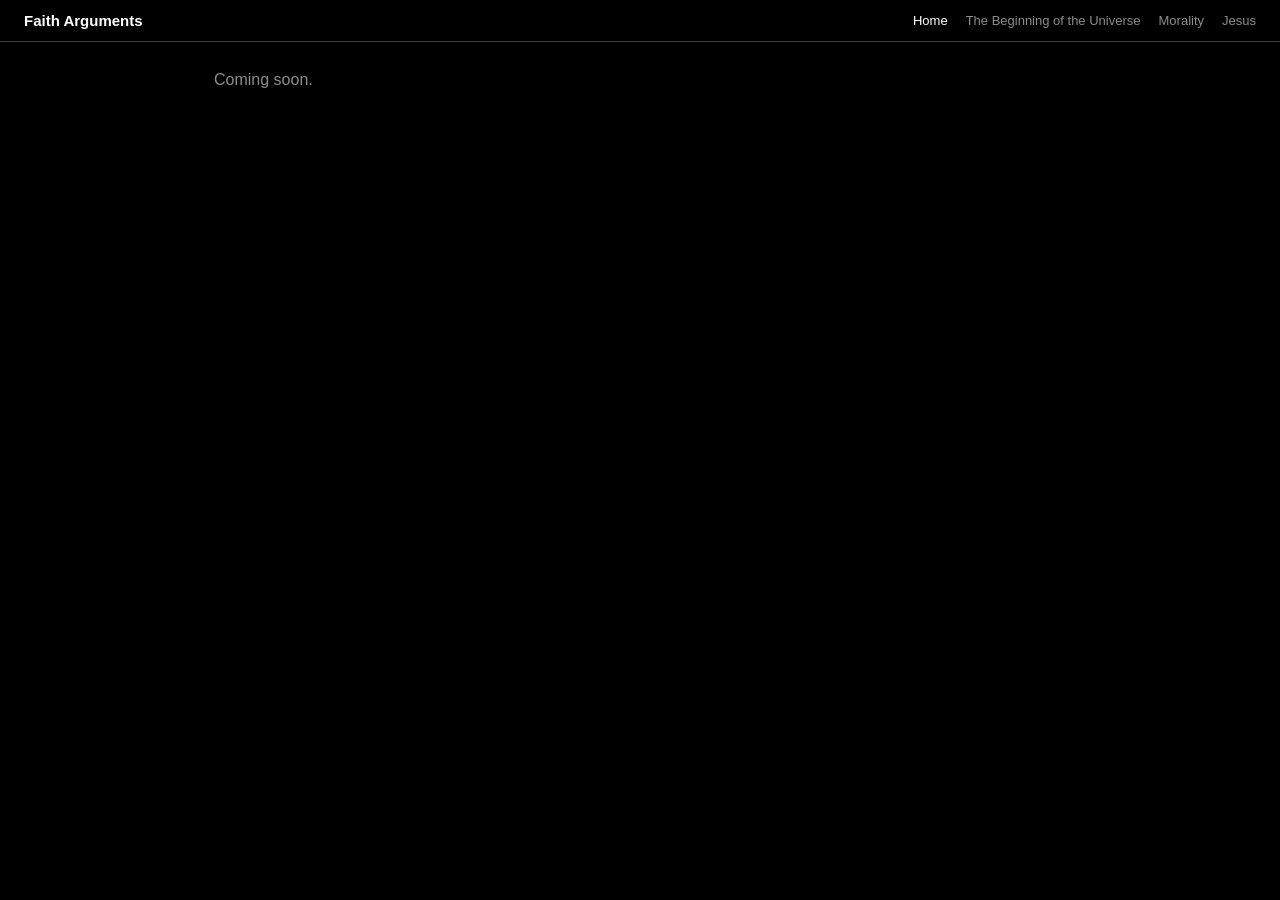
==== index.html @ 921855e1 "Add shared topics/localStorage logic and render the nav bar Co-Authored-By: Claude Haiku 4.5 <norepl" ====
<!DOCTYPE html>
<html lang="en">
<head>
  <meta charset="UTF-8" />
  <meta name="viewport" content="width=device-width, initial-scale=1" />
  <title>Faith Arguments</title>
  <link rel="stylesheet" href="css/style.css" />
</head>
<body>
  <header class="site-header">
    <span class="site-title">Faith Arguments</span>
    <nav id="site-nav" class="site-nav"></nav>
  </header>
  <main>
    <p class="summary">Coming soon.</p>
  </main>
  <script src="js/main.js"></script>
  <script>
    (async function () {
      const topics = await FaithApp.loadTopics();
      FaithApp.renderNav(topics, null, document.getElementById('site-nav'));
    })();
  </script>
</body>
</html>
---- css/style.css ----
:root {
  --bg-page: #000000;
  --text-primary: #ffffff;
  --text-secondary: rgba(255, 255, 255, 0.55);
  --text-muted: rgba(255, 255, 255, 0.35);
  --border: rgba(255, 255, 255, 0.25);
  --border-strong: #ffffff;
  --surface-1: rgba(255, 255, 255, 0.04);
  --surface-1-hover: rgba(255, 255, 255, 0.1);
  --surface-2: #111111;
  --radius: 8px;
}

* { box-sizing: border-box; }

html, body {
  margin: 0;
  padding: 0;
  background: var(--bg-page);
  color: var(--text-primary);
  font-family: -apple-system, BlinkMacSystemFont, "Segoe UI", Roboto, sans-serif;
}

a { color: inherit; text-decoration: none; }

.site-header {
  display: flex;
  align-items: center;
  justify-content: space-between;
  padding: 12px 24px;
  border-bottom: 0.5px solid var(--border);
  position: relative;
  flex-wrap: wrap;
  gap: 12px;
}

.site-title {
  font-size: 15px;
  font-weight: 600;
}

.site-nav {
  display: flex;
  align-items: center;
  gap: 18px;
  font-size: 13px;
  color: var(--text-secondary);
  flex-wrap: wrap;
}

.site-nav .nav-link { display: flex; align-items: center; gap: 4px; }
.site-nav .nav-link.active { color: var(--text-primary); }
.nav-check { color: var(--text-secondary); font-size: 11px; }

main { max-width: 900px; margin: 0 auto; padding: 24px; }

h1 { margin: 0 0 8px; font-size: 22px; font-weight: 600; }
.eyebrow { font-size: 12px; color: var(--text-muted); margin: 0 0 4px; }
.summary { color: var(--text-secondary); line-height: 1.7; margin: 0 0 24px; }
.section-label { font-weight: 500; font-size: 15px; margin: 24px 0 8px; }

.kebab-btn {
  background: transparent;
  border: none;
  cursor: pointer;
  padding: 6px;
  display: flex;
  flex-direction: column;
  align-items: center;
  gap: 3px;
}
.kebab-dot { width: 3px; height: 3px; border-radius: 50%; background: var(--text-primary); display: block; }

.kebab-menu {
  position: absolute;
  top: 46px;
  right: 24px;
  background: var(--surface-2);
  border: 0.5px solid var(--border);
  border-radius: var(--radius);
  padding: 4px;
  min-width: 140px;
  z-index: 5;
  display: none;
}
.kebab-menu.open { display: block; }
.kebab-menu button {
  width: 100%;
  display: flex;
  align-items: center;
  justify-content: space-between;
  background: transparent;
  border: none;
  color: var(--text-primary);
  font-size: 13px;
  padding: 8px 10px;
  text-align: left;
  border-radius: 6px;
  cursor: pointer;
}
.kebab-menu button:hover { background: var(--surface-1-hover); }
.kebab-menu .check { visibility: hidden; }
.kebab-menu .check.visible { visibility: visible; }

.topic-web { position: relative; height: 380px; }
.topic-web svg { position: absolute; inset: 0; width: 100%; height: 100%; }
.web-line { stroke: var(--border); stroke-width: 1; transition: stroke 0.15s ease, stroke-width 0.15s ease; }
.web-line.hovered { stroke: var(--border-strong); stroke-width: 1.5; }

.web-hub {
  position: absolute;
  left: 50%;
  top: 52%;
  transform: translate(-50%, -50%);
  width: 76px;
  height: 76px;
  border-radius: 50%;
  border: 1px solid var(--border);
  background: var(--surface-1);
  display: flex;
  align-items: center;
  justify-content: center;
  text-align: center;
}
.web-hub span { font-size: 11px; color: var(--text-secondary); padding: 0 6px; }

.topic-node { position: absolute; transform: translate(-50%, -50%); text-align: center; cursor: pointer; display: block; }
.node-circle {
  position: relative;
  overflow: hidden;
  width: 92px;
  height: 92px;
  border-radius: 50%;
  border: 1px solid var(--border);
  background: var(--surface-1);
  display: flex;
  align-items: center;
  justify-content: center;
  transition: transform 0.18s ease, border-color 0.18s ease, background 0.18s ease;
}
.topic-node:hover .node-circle {
  transform: scale(1.15);
  border-color: var(--border-strong);
  background: var(--surface-1-hover);
}
.node-label { position: relative; z-index: 1; font-size: 13px; font-weight: 500; padding: 0 8px; }

.star-dot { position: absolute; border-radius: 50%; background: #ffffff; }
.star-sparkle {
  position: absolute;
  background: #ffffff;
  clip-path: polygon(50% 0%, 61% 35%, 100% 50%, 61% 65%, 50% 100%, 39% 65%, 0% 50%, 39% 35%);
}

.web-ghost {
  position: absolute;
  transform: translate(-50%, -50%);
  width: 48px;
  height: 48px;
  border-radius: 50%;
  border: 1px dashed var(--border);
  display: flex;
  align-items: center;
  justify-content: center;
  color: var(--text-muted);
  font-size: 16px;
}

.topic-grid {
  display: grid;
  grid-template-columns: repeat(auto-fit, minmax(110px, 1fr));
  gap: 24px;
  padding: 24px 0;
  justify-items: center;
}

.argument-conclusion { background: var(--surface-1); border-radius: var(--radius); padding: 12px 16px; margin-bottom: 16px; }
.argument-conclusion .label { font-size: 12px; color: var(--text-secondary); margin: 0 0 2px; }
.argument-conclusion .value { font-weight: 500; font-size: 15px; margin: 0; }

.premise, .objection { border: 0.5px solid var(--border); border-radius: var(--radius); margin-bottom: 8px; overflow: hidden; }
.premise-head, .objection-head {
  width: 100%;
  display: flex;
  align-items: center;
  justify-content: space-between;
  padding: 12px 16px;
  background: transparent;
  border: none;
  color: var(--text-primary);
  text-align: left;
  font-size: 14px;
  cursor: pointer;
}
.premise-head { font-weight: 500; }
.chevron { flex-shrink: 0; transition: transform 0.15s ease; font-size: 12px; color: var(--text-secondary); }
.premise[data-open="true"] .chevron, .objection[data-open="true"] .chevron { transform: rotate(180deg); }
.premise-body, .objection-body { display: none; padding: 0 16px 14px; font-size: 14px; color: var(--text-secondary); line-height: 1.7; }
.premise[data-open="true"] .premise-body, .objection[data-open="true"] .objection-body { display: block; }
.premise-children { margin-top: 10px; padding-left: 16px; border-left: 0.5px solid var(--border); }

.not-found { text-align: center; padding: 60px 0; color: var(--text-secondary); }
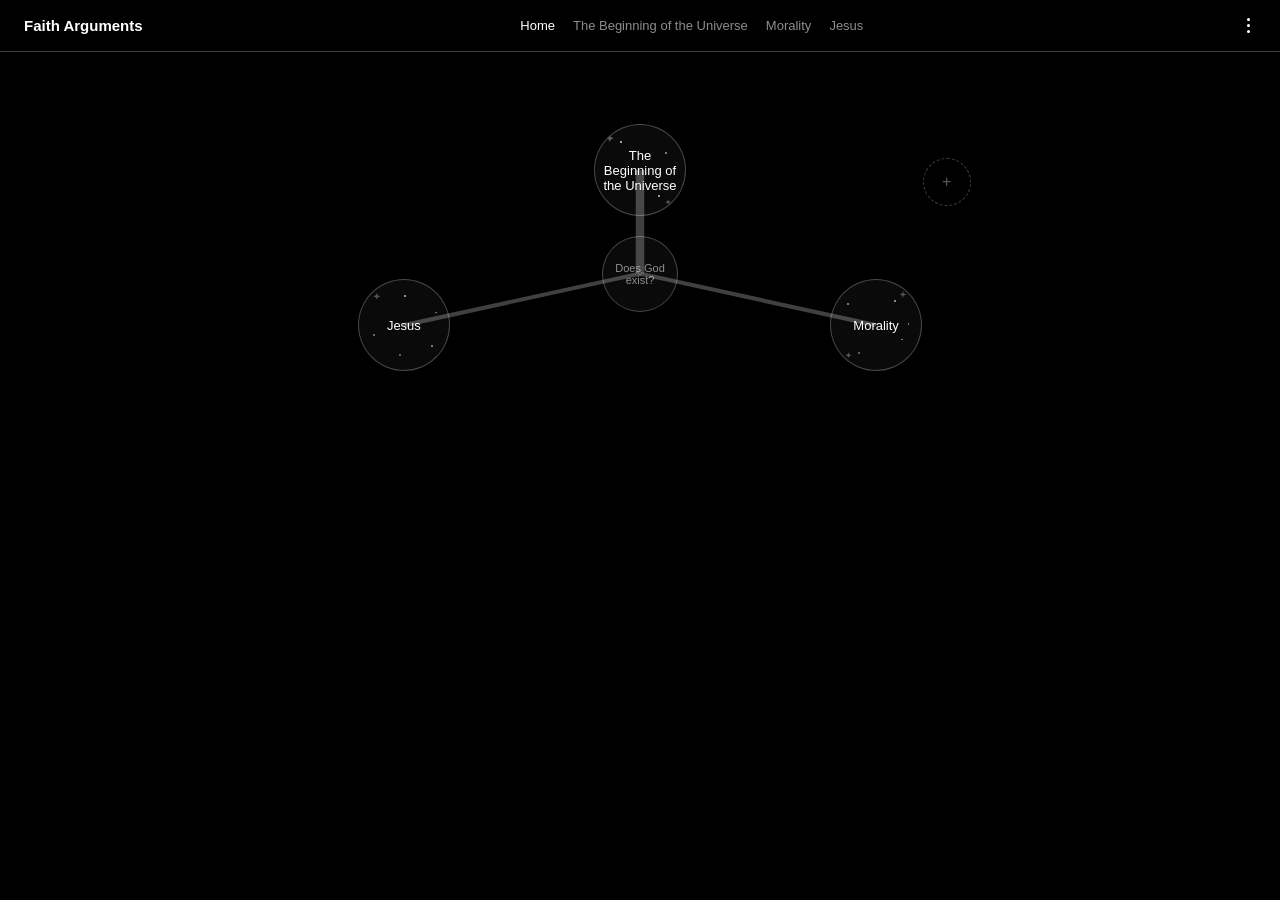
==== commit d043b335: "Add home page topic web, grid layout toggle, and layout persistence Fix two pre-existing CSS gaps di" ====
--- a/index.html
+++ b/index.html
@@ -10,15 +10,30 @@
   <header class="site-header">
     <span class="site-title">Faith Arguments</span>
     <nav id="site-nav" class="site-nav"></nav>
+    <button id="kebab-btn" class="kebab-btn" aria-label="Layout options" type="button">
+      <span class="kebab-dot"></span>
+      <span class="kebab-dot"></span>
+      <span class="kebab-dot"></span>
+    </button>
+    <div id="kebab-menu" class="kebab-menu">
+      <button data-mode="web" type="button">
+        <span>Web view</span><span class="check">&#10003;</span>
+      </button>
+      <button data-mode="grid" type="button">
+        <span>Grid view</span><span class="check">&#10003;</span>
+      </button>
+    </div>
   </header>
   <main>
-    <p class="summary">Coming soon.</p>
+    <div id="topic-web-root"></div>
   </main>
   <script src="js/main.js"></script>
+  <script src="js/components/topic-web.js"></script>
   <script>
     (async function () {
       const topics = await FaithApp.loadTopics();
       FaithApp.renderNav(topics, null, document.getElementById('site-nav'));
+      FaithApp.renderTopicWeb(topics, document.getElementById('topic-web-root'));
     })();
   </script>
 </body>
--- a/css/style.css
+++ b/css/style.css
@@ -103,7 +103,7 @@
 .kebab-menu .check.visible { visibility: visible; }
 
 .topic-web { position: relative; height: 380px; }
-.topic-web svg { position: absolute; inset: 0; width: 100%; height: 100%; }
+.topic-web svg { position: absolute; inset: 0; width: 100%; height: 100%; pointer-events: none; }
 .web-line { stroke: var(--border); stroke-width: 1; transition: stroke 0.15s ease, stroke-width 0.15s ease; }
 .web-line.hovered { stroke: var(--border-strong); stroke-width: 1.5; }
 
@@ -124,7 +124,9 @@
 }
 .web-hub span { font-size: 11px; color: var(--text-secondary); padding: 0 6px; }
 
-.topic-node { position: absolute; transform: translate(-50%, -50%); text-align: center; cursor: pointer; display: block; }
+.topic-node { text-align: center; cursor: pointer; display: block; }
+.topic-web .topic-node { position: absolute; transform: translate(-50%, -50%); }
+.topic-grid .topic-node { position: static; }
 .node-circle {
   position: relative;
   overflow: hidden;
@@ -194,9 +196,9 @@
 }
 .premise-head { font-weight: 500; }
 .chevron { flex-shrink: 0; transition: transform 0.15s ease; font-size: 12px; color: var(--text-secondary); }
-.premise[data-open="true"] .chevron, .objection[data-open="true"] .chevron { transform: rotate(180deg); }
+.premise[data-open="true"] > .premise-head .chevron, .objection[data-open="true"] .chevron { transform: rotate(180deg); }
 .premise-body, .objection-body { display: none; padding: 0 16px 14px; font-size: 14px; color: var(--text-secondary); line-height: 1.7; }
-.premise[data-open="true"] .premise-body, .objection[data-open="true"] .objection-body { display: block; }
+.premise[data-open="true"] > .premise-body, .objection[data-open="true"] .objection-body { display: block; }
 .premise-children { margin-top: 10px; padding-left: 16px; border-left: 0.5px solid var(--border); }
 
 .not-found { text-align: center; padding: 60px 0; color: var(--text-secondary); }
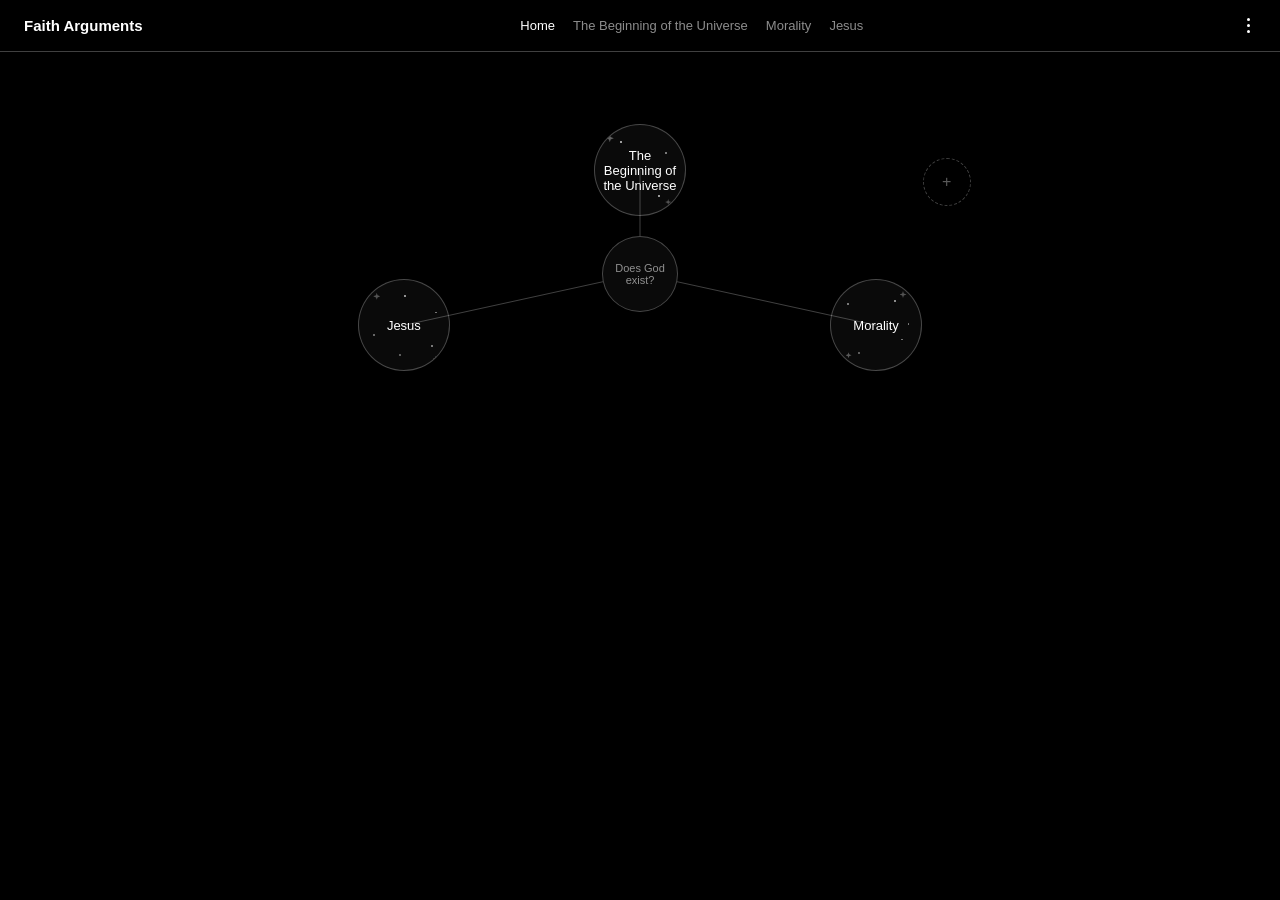
==== commit 3e2fe862: "Fix final review findings: line rendering, ring overlap, load-failure handling, a11y, and consistenc" ====
--- a/index.html
+++ b/index.html
@@ -10,7 +10,7 @@
   <header class="site-header">
     <span class="site-title">Faith Arguments</span>
     <nav id="site-nav" class="site-nav"></nav>
-    <button id="kebab-btn" class="kebab-btn" aria-label="Layout options" type="button">
+    <button id="kebab-btn" class="kebab-btn" aria-label="Layout options" aria-haspopup="true" aria-expanded="false" type="button">
       <span class="kebab-dot"></span>
       <span class="kebab-dot"></span>
       <span class="kebab-dot"></span>
@@ -31,9 +31,18 @@
   <script src="js/components/topic-web.js"></script>
   <script>
     (async function () {
-      const topics = await FaithApp.loadTopics();
-      FaithApp.renderNav(topics, null, document.getElementById('site-nav'));
-      FaithApp.renderTopicWeb(topics, document.getElementById('topic-web-root'));
+      try {
+        const topics = await FaithApp.loadTopics();
+        FaithApp.renderNav(topics, null, document.getElementById('site-nav'));
+        FaithApp.renderTopicWeb(topics, document.getElementById('topic-web-root'));
+      } catch (err) {
+        const root = document.getElementById('topic-web-root');
+        root.innerHTML = '';
+        const message = document.createElement('p');
+        message.className = 'summary';
+        message.textContent = "Couldn't load topics. If you opened this file directly, serve the folder over http instead.";
+        root.appendChild(message);
+      }
     })();
   </script>
 </body>
--- a/css/style.css
+++ b/css/style.css
@@ -104,7 +104,7 @@
 
 .topic-web { position: relative; height: 380px; }
 .topic-web svg { position: absolute; inset: 0; width: 100%; height: 100%; pointer-events: none; }
-.web-line { stroke: var(--border); stroke-width: 1; transition: stroke 0.15s ease, stroke-width 0.15s ease; }
+.web-line { stroke: var(--border); stroke-width: 1; vector-effect: non-scaling-stroke; transition: stroke 0.15s ease, stroke-width 0.15s ease; }
 .web-line.hovered { stroke: var(--border-strong); stroke-width: 1.5; }
 
 .web-hub {
@@ -116,7 +116,7 @@
   height: 76px;
   border-radius: 50%;
   border: 1px solid var(--border);
-  background: var(--surface-1);
+  background-color: #0a0a0a;
   display: flex;
   align-items: center;
   justify-content: center;
@@ -134,7 +134,7 @@
   height: 92px;
   border-radius: 50%;
   border: 1px solid var(--border);
-  background: var(--surface-1);
+  background-color: #0a0a0a;
   display: flex;
   align-items: center;
   justify-content: center;
@@ -166,6 +166,7 @@
   justify-content: center;
   color: var(--text-muted);
   font-size: 16px;
+  pointer-events: none;
 }
 
 .topic-grid {
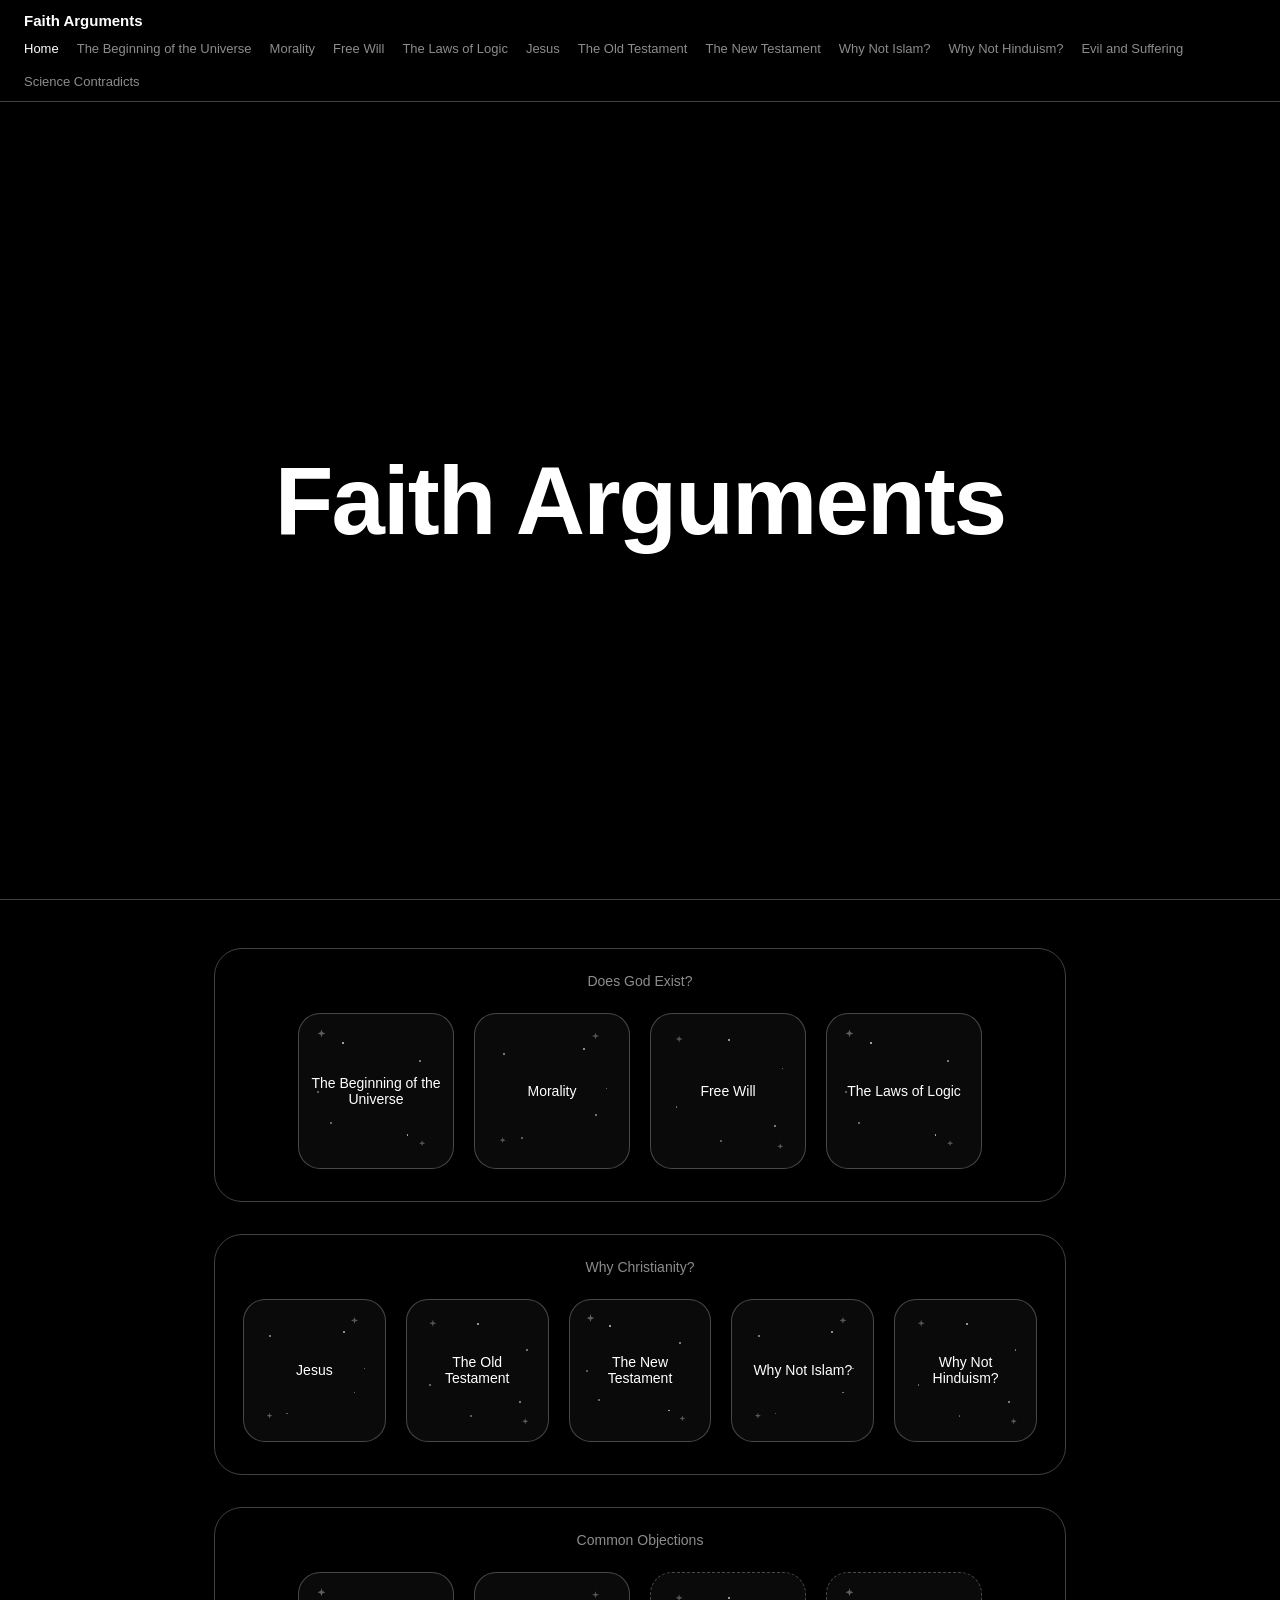
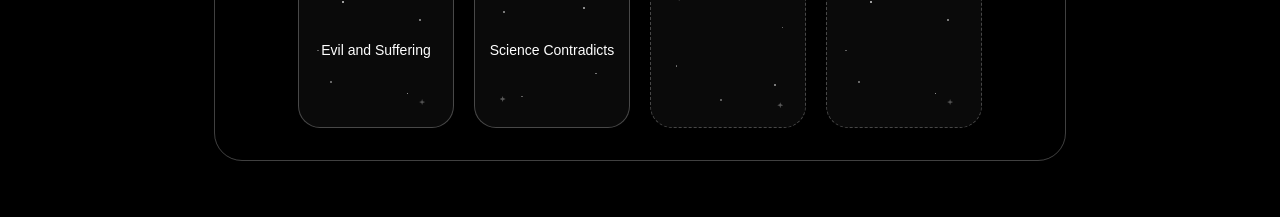
==== commit fd047755: "Redesign home page: full-screen title, then grouped rounded tiles Replaces the concentric-ring scrol" ====
--- a/index.html
+++ b/index.html
@@ -7,36 +7,28 @@
   <link rel="stylesheet" href="css/style.css" />
 </head>
 <body>
-  <header class="site-header">
-    <span class="site-title">Faith Arguments</span>
-    <nav id="site-nav" class="site-nav"></nav>
-    <button id="kebab-btn" class="kebab-btn" aria-label="Layout options" aria-haspopup="true" aria-expanded="false" type="button">
-      <span class="kebab-dot"></span>
-      <span class="kebab-dot"></span>
-      <span class="kebab-dot"></span>
-    </button>
-    <div id="kebab-menu" class="kebab-menu">
-      <button data-mode="web" type="button">
-        <span>Web view</span><span class="check">&#10003;</span>
-      </button>
-      <button data-mode="grid" type="button">
-        <span>Grid view</span><span class="check">&#10003;</span>
-      </button>
-    </div>
-  </header>
+  <div class="landing">
+    <header class="site-header">
+      <span class="site-title">Faith Arguments</span>
+      <nav id="site-nav" class="site-nav"></nav>
+    </header>
+    <section class="hero">
+      <h1 class="hero-title">Faith Arguments</h1>
+    </section>
+  </div>
   <main>
-    <div id="topic-web-root"></div>
+    <div id="topic-groups-root"></div>
   </main>
   <script src="js/main.js"></script>
-  <script src="js/components/topic-web.js"></script>
+  <script src="js/components/topic-groups.js"></script>
   <script>
     (async function () {
       try {
         const topics = await FaithApp.loadTopics();
         FaithApp.renderNav(topics, null, document.getElementById('site-nav'));
-        FaithApp.renderTopicWeb(topics, document.getElementById('topic-web-root'));
+        FaithApp.renderTopicGroups(topics, document.getElementById('topic-groups-root'));
       } catch (err) {
-        const root = document.getElementById('topic-web-root');
+        const root = document.getElementById('topic-groups-root');
         root.innerHTML = '';
         const message = document.createElement('p');
         message.className = 'summary';
--- a/css/style.css
+++ b/css/style.css
@@ -57,82 +57,46 @@
 h1 { margin: 0 0 8px; font-size: 22px; font-weight: 600; }
 .eyebrow { font-size: 12px; color: var(--text-muted); margin: 0 0 4px; }
 .summary { color: var(--text-secondary); line-height: 1.7; margin: 0 0 24px; }
-.section-label { font-weight: 500; font-size: 15px; margin: 24px 0 8px; }
 
-.kebab-btn {
-  background: transparent;
-  border: none;
-  cursor: pointer;
-  padding: 6px;
-  display: flex;
-  flex-direction: column;
-  align-items: center;
-  gap: 3px;
-}
-.kebab-dot { width: 3px; height: 3px; border-radius: 50%; background: var(--text-primary); display: block; }
-
-.kebab-menu {
-  position: absolute;
-  top: 46px;
-  right: 24px;
-  background: var(--surface-2);
-  border: 0.5px solid var(--border);
-  border-radius: var(--radius);
-  padding: 4px;
-  min-width: 140px;
-  z-index: 5;
-  display: none;
-}
-.kebab-menu.open { display: block; }
-.kebab-menu button {
-  width: 100%;
-  display: flex;
-  align-items: center;
-  justify-content: space-between;
-  background: transparent;
-  border: none;
-  color: var(--text-primary);
-  font-size: 13px;
-  padding: 8px 10px;
-  text-align: left;
-  border-radius: 6px;
-  cursor: pointer;
-}
-.kebab-menu button:hover { background: var(--surface-1-hover); }
-.kebab-menu .check { visibility: hidden; }
-.kebab-menu .check.visible { visibility: visible; }
-
-.topic-web { position: relative; height: 380px; }
-.topic-web svg { position: absolute; inset: 0; width: 100%; height: 100%; pointer-events: none; }
-.web-line { stroke: var(--border); stroke-width: 1; vector-effect: non-scaling-stroke; transition: stroke 0.15s ease, stroke-width 0.15s ease; }
-.web-line.hovered { stroke: var(--border-strong); stroke-width: 1.5; }
-
-.web-hub {
-  position: absolute;
-  left: 50%;
-  top: 52%;
-  transform: translate(-50%, -50%);
-  width: 76px;
-  height: 76px;
-  border-radius: 50%;
-  border: 1px solid var(--border);
-  background-color: #0a0a0a;
+.landing { min-height: 100vh; min-height: 100dvh; display: flex; flex-direction: column; }
+.hero {
+  flex: 1;
   display: flex;
   align-items: center;
   justify-content: center;
+  padding: 48px 24px;
+  border-bottom: 0.5px solid var(--border);
+}
+.hero-title {
+  margin: 0;
+  font-size: clamp(40px, 9vw, 96px);
+  font-weight: 600;
+  letter-spacing: -0.02em;
   text-align: center;
 }
-.web-hub span { font-size: 11px; color: var(--text-secondary); padding: 0 6px; }
 
-.topic-node { text-align: center; cursor: pointer; display: block; }
-.topic-web .topic-node { position: absolute; transform: translate(-50%, -50%); }
-.topic-grid .topic-node { position: static; }
-.node-circle {
+.topic-group {
+  border: 0.5px solid var(--border);
+  border-radius: 28px;
+  padding: 24px 28px 32px;
+  margin: 24px 0 32px;
+}
+.topic-group-title {
+  margin: 0 0 24px;
+  font-size: 14px;
+  font-weight: 500;
+  color: var(--text-secondary);
+  text-align: center;
+}
+.topic-group-tiles { display: flex; flex-wrap: wrap; justify-content: center; gap: 20px; }
+
+.topic-tile { display: block; flex: 1 1 120px; max-width: 156px; text-align: center; cursor: pointer; }
+.tile-surface {
   position: relative;
   overflow: hidden;
-  width: 92px;
-  height: 92px;
-  border-radius: 50%;
+  width: 100%;
+  aspect-ratio: 1 / 1;
+  border-radius: 22px;
   border: 1px solid var(--border);
   background-color: #0a0a0a;
   display: flex;
@@ -140,12 +104,15 @@
   justify-content: center;
   transition: transform 0.18s ease, border-color 0.18s ease, background 0.18s ease;
 }
-.topic-node:hover .node-circle {
-  transform: scale(1.15);
+.topic-tile:hover .tile-surface,
+.topic-tile:focus-visible .tile-surface {
+  transform: scale(1.1);
   border-color: var(--border-strong);
   background: var(--surface-1-hover);
 }
-.node-label { position: relative; z-index: 1; font-size: 13px; font-weight: 500; padding: 0 8px; }
+.tile-label { position: relative; z-index: 1; font-size: 14px; font-weight: 500; padding: 0 12px; }
+.topic-tile.is-blank { cursor: default; }
+.topic-tile.is-blank .tile-surface { pointer-events: none; border-style: dashed; }
 
 .star-dot { position: absolute; border-radius: 50%; background: #ffffff; }
 .star-sparkle {
@@ -154,52 +121,37 @@
   clip-path: polygon(50% 0%, 61% 35%, 100% 50%, 61% 65%, 50% 100%, 39% 65%, 0% 50%, 39% 35%);
 }
 
-.web-ghost {
-  position: absolute;
-  transform: translate(-50%, -50%);
-  width: 48px;
-  height: 48px;
-  border-radius: 50%;
-  border: 1px dashed var(--border);
-  display: flex;
-  align-items: center;
-  justify-content: center;
-  color: var(--text-muted);
-  font-size: 16px;
-  pointer-events: none;
+@media (max-width: 640px) {
+  .topic-group { padding: 20px 16px 24px; border-radius: 24px; }
+  .topic-tile { flex: 0 0 calc(50% - 10px); max-width: none; }
 }
 
-.topic-grid {
-  display: grid;
-  grid-template-columns: repeat(auto-fit, minmax(110px, 1fr));
-  gap: 24px;
-  padding: 24px 0;
-  justify-items: center;
-}
-
-.argument-conclusion { background: var(--surface-1); border-radius: var(--radius); padding: 12px 16px; margin-bottom: 16px; }
+.argument-conclusion { background: var(--surface-1); border-radius: var(--radius); padding: 12px 16px; margin-bottom: 32px; }
 .argument-conclusion .label { font-size: 12px; color: var(--text-secondary); margin: 0 0 2px; }
 .argument-conclusion .value { font-weight: 500; font-size: 15px; margin: 0; }
 
-.premise, .objection { border: 0.5px solid var(--border); border-radius: var(--radius); margin-bottom: 8px; overflow: hidden; }
-.premise-head, .objection-head {
-  width: 100%;
-  display: flex;
-  align-items: center;
-  justify-content: space-between;
-  padding: 12px 16px;
-  background: transparent;
-  border: none;
-  color: var(--text-primary);
-  text-align: left;
-  font-size: 14px;
-  cursor: pointer;
+.article-row { margin-bottom: 36px; }
+.article-row.has-objection {
+  display: grid;
+  grid-template-columns: 1fr 280px;
+  gap: 28px;
+  align-items: start;
 }
-.premise-head { font-weight: 500; }
-.chevron { flex-shrink: 0; transition: transform 0.15s ease; font-size: 12px; color: var(--text-secondary); }
-.premise[data-open="true"] > .premise-head .chevron, .objection[data-open="true"] .chevron { transform: rotate(180deg); }
-.premise-body, .objection-body { display: none; padding: 0 16px 14px; font-size: 14px; color: var(--text-secondary); line-height: 1.7; }
-.premise[data-open="true"] > .premise-body, .objection[data-open="true"] .objection-body { display: block; }
-.premise-children { margin-top: 10px; padding-left: 16px; border-left: 0.5px solid var(--border); }
+.article-main { min-width: 0; }
+
+.premise-heading { font-size: 19px; font-weight: 500; margin: 0 0 10px; }
+.premise-subheading { font-size: 16px; font-weight: 500; margin: 20px 0 8px; }
+.premise-text { color: var(--text-secondary); line-height: 1.75; margin: 0; }
+.premise-children { margin-top: 4px; padding-left: 20px; border-left: 0.5px solid var(--border); }
+
+.article-objections { display: flex; flex-direction: column; gap: 16px; }
+.objection-card { border: 0.5px solid var(--border); border-radius: var(--radius); padding: 14px 16px; background: var(--surface-1); }
+.objection-label { font-size: 11px; text-transform: uppercase; letter-spacing: 0.04em; color: var(--text-muted); margin: 0 0 6px; }
+.objection-text { font-weight: 500; font-size: 14px; margin: 0 0 8px; line-height: 1.5; }
+.objection-response { font-size: 13px; color: var(--text-secondary); line-height: 1.7; margin: 0; }
+
+@media (max-width: 760px) {
+  .article-row.has-objection { grid-template-columns: 1fr; gap: 16px; }
+}
 
 .not-found { text-align: center; padding: 60px 0; color: var(--text-secondary); }
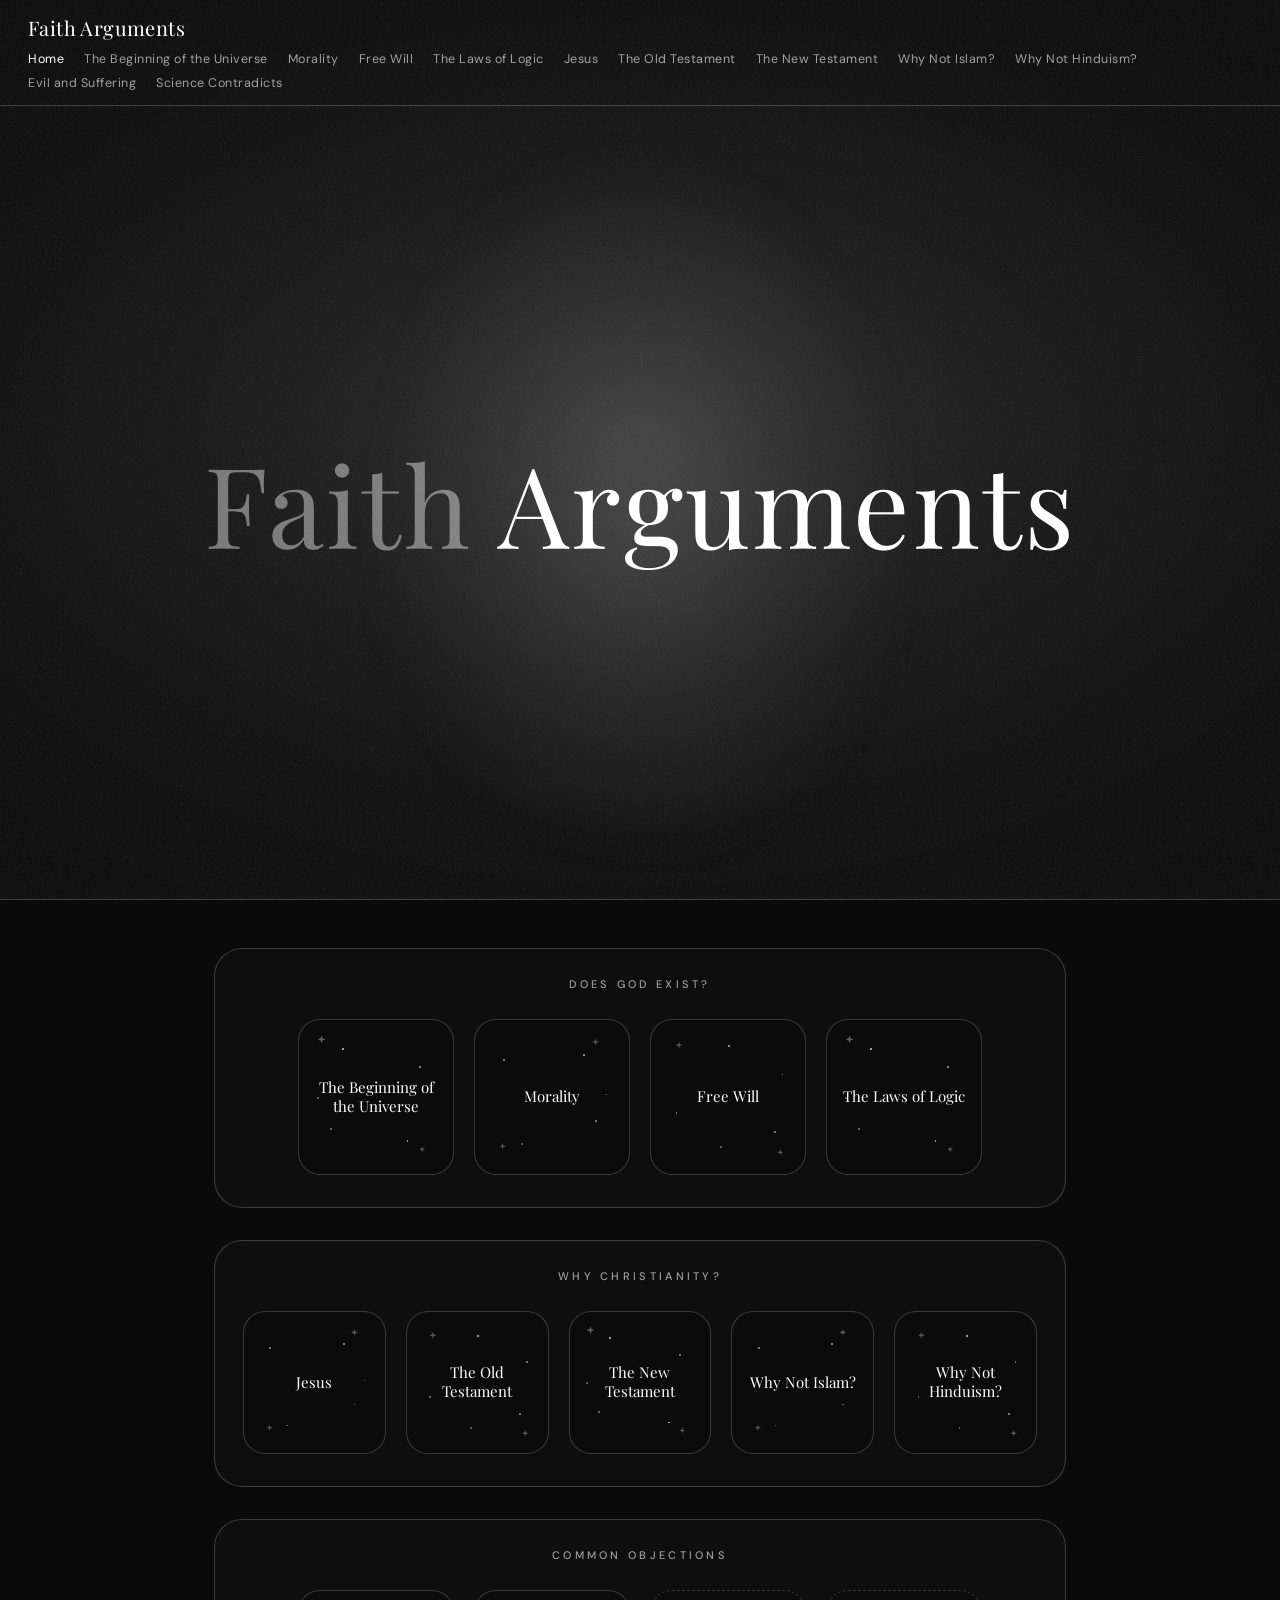
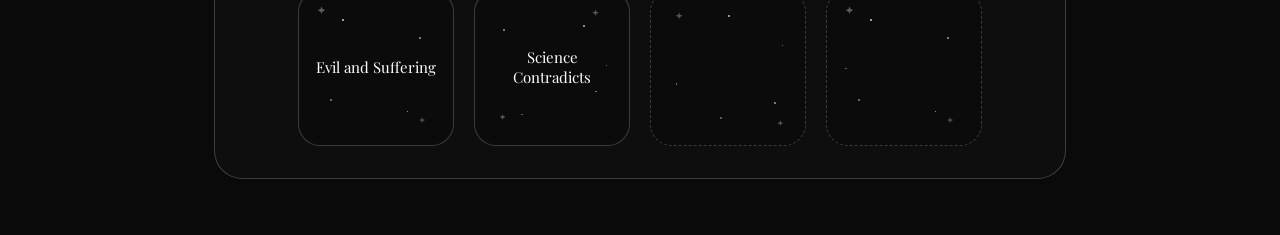
==== commit 0244a1cd: "Restyle site with charcoal textured backdrop and serif typography Moves from flat black to a dark ch" ====
--- a/index.html
+++ b/index.html
@@ -4,6 +4,9 @@
   <meta charset="UTF-8" />
   <meta name="viewport" content="width=device-width, initial-scale=1" />
   <title>Faith Arguments</title>
+  <link rel="preconnect" href="https://fonts.googleapis.com" />
+  <link rel="preconnect" href="https://fonts.gstatic.com" crossorigin />
+  <link href="https://fonts.googleapis.com/css2?family=DM+Sans:wght@400;500&family=Playfair+Display:wght@400&display=swap" rel="stylesheet" />
   <link rel="stylesheet" href="css/style.css" />
 </head>
 <body>
@@ -13,7 +16,7 @@
       <nav id="site-nav" class="site-nav"></nav>
     </header>
     <section class="hero">
-      <h1 class="hero-title">Faith Arguments</h1>
+      <h1 class="hero-title"><span class="hero-dim">Faith</span> Arguments</h1>
     </section>
   </div>
   <main>
--- a/css/style.css
+++ b/css/style.css
@@ -1,65 +1,93 @@
 :root {
-  --bg-page: #000000;
+  --bg-page: #0a0a0a;
   --text-primary: #ffffff;
-  --text-secondary: rgba(255, 255, 255, 0.55);
-  --text-muted: rgba(255, 255, 255, 0.35);
-  --border: rgba(255, 255, 255, 0.25);
+  --text-secondary: rgba(255, 255, 255, 0.6);
+  --text-muted: rgba(255, 255, 255, 0.4);
+  --border: rgba(255, 255, 255, 0.2);
   --border-strong: #ffffff;
   --surface-1: rgba(255, 255, 255, 0.04);
   --surface-1-hover: rgba(255, 255, 255, 0.1);
-  --surface-2: #111111;
   --radius: 8px;
+  --font-display: "Playfair Display", "Didot", "Bodoni MT", Georgia, "Times New Roman", serif;
+  --font-body: "DM Sans", -apple-system, BlinkMacSystemFont, "Segoe UI", Roboto, sans-serif;
 }
 
 * { box-sizing: border-box; }
 
-html, body {
+html { background: var(--bg-page); }
+body {
   margin: 0;
   padding: 0;
-  background: var(--bg-page);
+  background: transparent;
   color: var(--text-primary);
-  font-family: -apple-system, BlinkMacSystemFont, "Segoe UI", Roboto, sans-serif;
+  font-family: var(--font-body);
+  -webkit-font-smoothing: antialiased;
+}
+
+body::before,
+body::after {
+  content: "";
+  position: fixed;
+  inset: 0;
+  z-index: -1;
+  pointer-events: none;
+}
+body::before {
+  background:
+    radial-gradient(ellipse 75% 60% at 50% 48%, rgba(100, 100, 100, 0.34) 0%, rgba(50, 50, 50, 0.2) 50%, transparent 78%),
+    radial-gradient(ellipse 120% 100% at 50% 50%, transparent 40%, rgba(0, 0, 0, 0.72) 100%);
+}
+body::after {
+  opacity: 0.13;
+  background-size: 200px 200px;
+  background-image: url("data:image/svg+xml,%3Csvg viewBox='0 0 200 200' xmlns='http://www.w3.org/2000/svg'%3E%3Cfilter id='n'%3E%3CfeTurbulence type='fractalNoise' baseFrequency='0.8' numOctaves='3' stitchTiles='stitch'/%3E%3CfeColorMatrix type='saturate' values='0'/%3E%3C/filter%3E%3Crect width='100%25' height='100%25' filter='url(%23n)'/%3E%3C/svg%3E");
 }
 
 a { color: inherit; text-decoration: none; }
 
+h1, h2, h3 { font-family: var(--font-display); font-weight: 400; }
+
 .site-header {
   display: flex;
   align-items: center;
   justify-content: space-between;
-  padding: 12px 24px;
+  padding: 14px 28px;
   border-bottom: 0.5px solid var(--border);
-  position: relative;
   flex-wrap: wrap;
-  gap: 12px;
+  gap: 10px 24px;
 }
 
 .site-title {
-  font-size: 15px;
-  font-weight: 600;
+  font-family: var(--font-display);
+  font-size: 20px;
+  letter-spacing: 0.02em;
 }
 
 .site-nav {
   display: flex;
   align-items: center;
-  gap: 18px;
-  font-size: 13px;
+  gap: 8px 20px;
+  font-size: 12.5px;
+  letter-spacing: 0.04em;
   color: var(--text-secondary);
   flex-wrap: wrap;
 }
 
-.site-nav .nav-link { display: flex; align-items: center; gap: 4px; }
+.site-nav .nav-link { display: flex; align-items: center; gap: 4px; transition: color 0.15s ease; }
+.site-nav .nav-link:hover,
 .site-nav .nav-link.active { color: var(--text-primary); }
 .nav-check { color: var(--text-secondary); font-size: 11px; }
 
 main { max-width: 900px; margin: 0 auto; padding: 24px; }
 
-h1 { margin: 0 0 8px; font-size: 22px; font-weight: 600; }
-.eyebrow { font-size: 12px; color: var(--text-muted); margin: 0 0 4px; }
-.summary { color: var(--text-secondary); line-height: 1.7; margin: 0 0 24px; }
+h1 { margin: 0 0 16px; font-size: clamp(32px, 5vw, 48px); line-height: 1.15; letter-spacing: 0.01em; }
+.eyebrow { font-size: 11px; letter-spacing: 0.3em; text-transform: uppercase; color: var(--text-muted); margin: 0 0 14px; }
+.summary { color: var(--text-secondary); line-height: 1.8; margin: 0 0 32px; }
 
 .landing { min-height: 100vh; min-height: 100dvh; display: flex; flex-direction: column; }
 .hero {
+  position: relative;
+  overflow: hidden;
   flex: 1;
   display: flex;
   align-items: center;
@@ -67,24 +95,43 @@
   padding: 48px 24px;
   border-bottom: 0.5px solid var(--border);
 }
+.hero::before {
+  content: "";
+  position: absolute;
+  left: 50%;
+  top: 50%;
+  width: min(44vw, 480px);
+  height: 82%;
+  transform: translate(-50%, -50%);
+  border-radius: 48% 52% 46% 54% / 58% 56% 44% 42%;
+  background: radial-gradient(ellipse at 50% 50%, rgba(150, 150, 150, 0.28) 0%, rgba(80, 80, 80, 0.2) 50%, rgba(40, 40, 40, 0) 85%);
+  filter: blur(26px);
+  pointer-events: none;
+}
 .hero-title {
+  position: relative;
   margin: 0;
-  font-size: clamp(40px, 9vw, 96px);
-  font-weight: 600;
-  letter-spacing: -0.02em;
+  font-size: clamp(44px, 9vw, 112px);
+  line-height: 1.1;
+  letter-spacing: 0.02em;
   text-align: center;
 }
+.hero-dim { color: rgba(255, 255, 255, 0.42); }
 
 .topic-group {
   border: 0.5px solid var(--border);
   border-radius: 28px;
-  padding: 24px 28px 32px;
+  padding: 28px 28px 32px;
   margin: 24px 0 32px;
+  background: rgba(255, 255, 255, 0.02);
 }
 .topic-group-title {
-  margin: 0 0 24px;
-  font-size: 14px;
+  margin: 0 0 28px;
+  font-family: var(--font-body);
+  font-size: 11px;
   font-weight: 500;
+  letter-spacing: 0.3em;
+  text-transform: uppercase;
   color: var(--text-secondary);
   text-align: center;
 }
@@ -98,7 +145,7 @@
   aspect-ratio: 1 / 1;
   border-radius: 22px;
   border: 1px solid var(--border);
-  background-color: #0a0a0a;
+  background-color: rgba(10, 10, 10, 0.55);
   display: flex;
   align-items: center;
   justify-content: center;
@@ -110,7 +157,7 @@
   border-color: var(--border-strong);
   background: var(--surface-1-hover);
 }
-.tile-label { position: relative; z-index: 1; font-size: 14px; font-weight: 500; padding: 0 12px; }
+.tile-label { position: relative; z-index: 1; font-family: var(--font-display); font-size: 15px; line-height: 1.3; padding: 0 12px; }
 .topic-tile.is-blank { cursor: default; }
 .topic-tile.is-blank .tile-surface { pointer-events: none; border-style: dashed; }
 
@@ -122,15 +169,21 @@
 }
 
 @media (max-width: 640px) {
-  .topic-group { padding: 20px 16px 24px; border-radius: 24px; }
+  .topic-group { padding: 22px 16px 24px; border-radius: 24px; }
   .topic-tile { flex: 0 0 calc(50% - 10px); max-width: none; }
 }
 
-.argument-conclusion { background: var(--surface-1); border-radius: var(--radius); padding: 12px 16px; margin-bottom: 32px; }
-.argument-conclusion .label { font-size: 12px; color: var(--text-secondary); margin: 0 0 2px; }
-.argument-conclusion .value { font-weight: 500; font-size: 15px; margin: 0; }
-
-.article-row { margin-bottom: 36px; }
+.argument-conclusion {
+  background: var(--surface-1);
+  border: 0.5px solid var(--border);
+  border-radius: var(--radius);
+  padding: 18px 22px;
+  margin-bottom: 40px;
+}
+.argument-conclusion .label { font-size: 11px; letter-spacing: 0.3em; text-transform: uppercase; color: var(--text-muted); margin: 0 0 8px; }
+.argument-conclusion .value { font-family: var(--font-display); font-size: 21px; line-height: 1.45; margin: 0; }
+
+.article-row { margin-bottom: 40px; }
 .article-row.has-objection {
   display: grid;
   grid-template-columns: 1fr 280px;
@@ -139,15 +192,15 @@
 }
 .article-main { min-width: 0; }
 
-.premise-heading { font-size: 19px; font-weight: 500; margin: 0 0 10px; }
-.premise-subheading { font-size: 16px; font-weight: 500; margin: 20px 0 8px; }
-.premise-text { color: var(--text-secondary); line-height: 1.75; margin: 0; }
+.premise-heading { font-size: 21px; line-height: 1.35; margin: 0 0 12px; }
+.premise-subheading { font-size: 17px; line-height: 1.4; margin: 24px 0 8px; }
+.premise-text { color: var(--text-secondary); line-height: 1.85; margin: 0; }
 .premise-children { margin-top: 4px; padding-left: 20px; border-left: 0.5px solid var(--border); }
 
 .article-objections { display: flex; flex-direction: column; gap: 16px; }
-.objection-card { border: 0.5px solid var(--border); border-radius: var(--radius); padding: 14px 16px; background: var(--surface-1); }
-.objection-label { font-size: 11px; text-transform: uppercase; letter-spacing: 0.04em; color: var(--text-muted); margin: 0 0 6px; }
-.objection-text { font-weight: 500; font-size: 14px; margin: 0 0 8px; line-height: 1.5; }
+.objection-card { border: 0.5px solid var(--border); border-radius: var(--radius); padding: 16px 18px; background: var(--surface-1); }
+.objection-label { font-size: 10.5px; text-transform: uppercase; letter-spacing: 0.25em; color: var(--text-muted); margin: 0 0 8px; }
+.objection-text { font-family: var(--font-display); font-size: 16px; line-height: 1.45; margin: 0 0 10px; }
 .objection-response { font-size: 13px; color: var(--text-secondary); line-height: 1.7; margin: 0; }
 
 @media (max-width: 760px) {
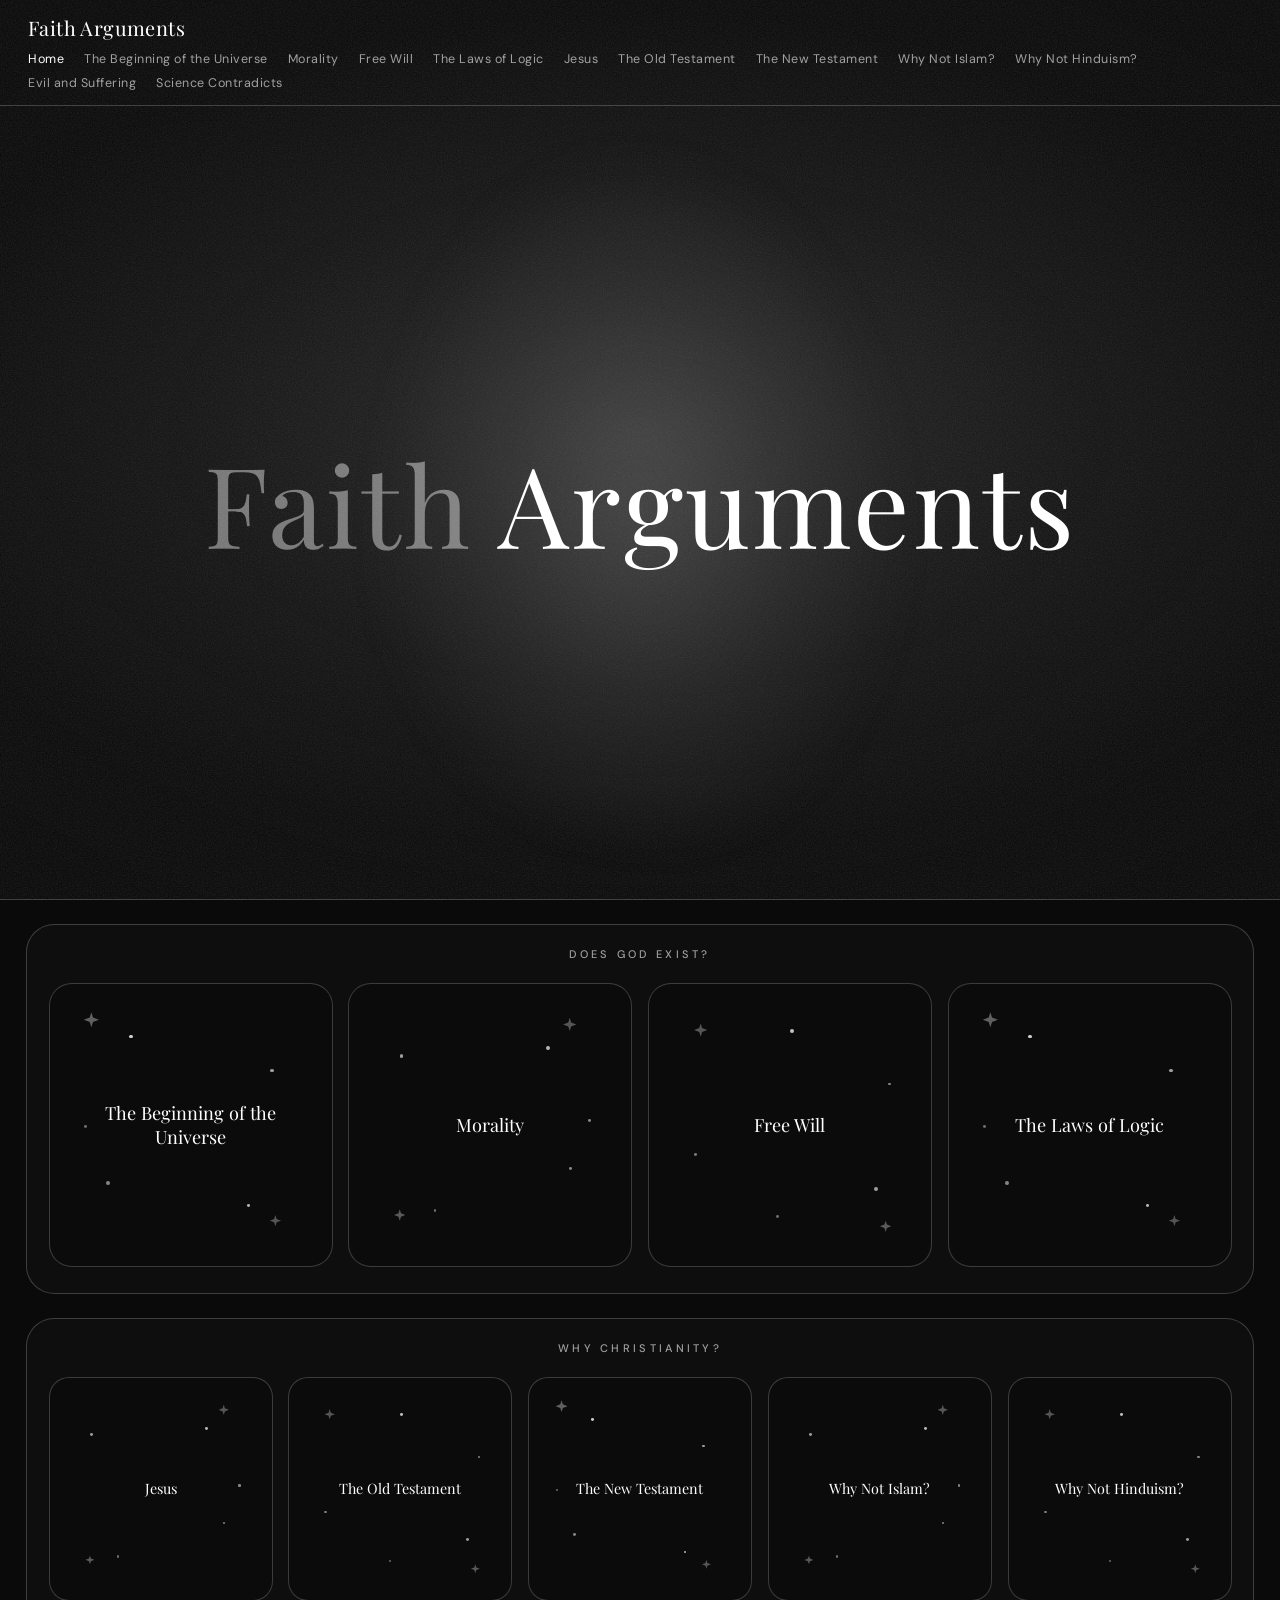
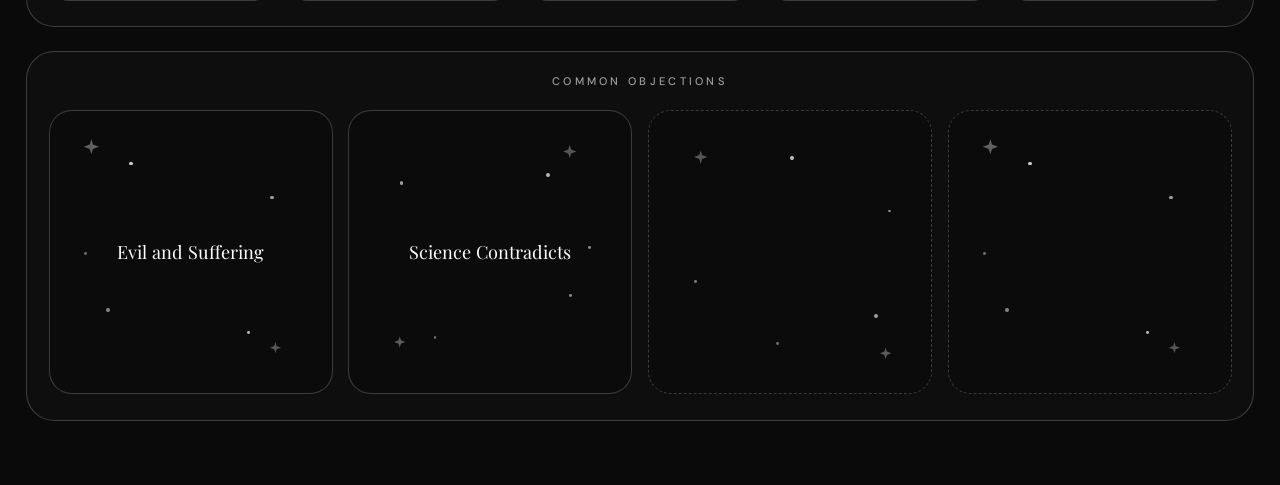
==== commit 61ac77f0: "Widen home page groups and let tiles fill their boxes The home page container goes from a 900px colu" ====
--- a/index.html
+++ b/index.html
@@ -19,7 +19,7 @@
       <h1 class="hero-title"><span class="hero-dim">Faith</span> Arguments</h1>
     </section>
   </div>
-  <main>
+  <main class="wide">
     <div id="topic-groups-root"></div>
   </main>
   <script src="js/main.js"></script>
--- a/css/style.css
+++ b/css/style.css
@@ -118,15 +118,17 @@
 }
 .hero-dim { color: rgba(255, 255, 255, 0.42); }
 
+main.wide { max-width: 2000px; padding: 24px clamp(12px, 2vw, 32px) 40px; }
+
 .topic-group {
   border: 0.5px solid var(--border);
   border-radius: 28px;
-  padding: 28px 28px 32px;
-  margin: 24px 0 32px;
+  padding: 22px 22px 26px;
+  margin: 0 0 24px;
   background: rgba(255, 255, 255, 0.02);
 }
 .topic-group-title {
-  margin: 0 0 28px;
+  margin: 0 0 22px;
   font-family: var(--font-body);
   font-size: 11px;
   font-weight: 500;
@@ -135,15 +137,15 @@
   color: var(--text-secondary);
   text-align: center;
 }
-.topic-group-tiles { display: flex; flex-wrap: wrap; justify-content: center; gap: 20px; }
-
-.topic-tile { display: block; flex: 1 1 120px; max-width: 156px; text-align: center; cursor: pointer; }
+.topic-group-tiles { display: grid; grid-template-columns: repeat(var(--cols, 4), minmax(0, 1fr)); gap: 16px; }
+
+.topic-tile { display: block; container-type: inline-size; text-align: center; cursor: pointer; }
 .tile-surface {
   position: relative;
   overflow: hidden;
   width: 100%;
   aspect-ratio: 1 / 1;
-  border-radius: 22px;
+  border-radius: clamp(20px, 8cqw, 40px);
   border: 1px solid var(--border);
   background-color: rgba(10, 10, 10, 0.55);
   display: flex;
@@ -151,13 +153,22 @@
   justify-content: center;
   transition: transform 0.18s ease, border-color 0.18s ease, background 0.18s ease;
 }
+.topic-tile:hover,
+.topic-tile:focus-visible { position: relative; z-index: 2; }
 .topic-tile:hover .tile-surface,
 .topic-tile:focus-visible .tile-surface {
-  transform: scale(1.1);
+  transform: scale(1.08);
   border-color: var(--border-strong);
   background: var(--surface-1-hover);
 }
-.tile-label { position: relative; z-index: 1; font-family: var(--font-display); font-size: 15px; line-height: 1.3; padding: 0 12px; }
+.tile-label {
+  position: relative;
+  z-index: 1;
+  font-family: var(--font-display);
+  font-size: clamp(14px, 6.4cqw, 28px);
+  line-height: 1.3;
+  padding: 0 7cqw;
+}
 .topic-tile.is-blank { cursor: default; }
 .topic-tile.is-blank .tile-surface { pointer-events: none; border-style: dashed; }
 
@@ -169,8 +180,8 @@
 }
 
 @media (max-width: 640px) {
-  .topic-group { padding: 22px 16px 24px; border-radius: 24px; }
-  .topic-tile { flex: 0 0 calc(50% - 10px); max-width: none; }
+  .topic-group { padding: 18px 14px 20px; border-radius: 24px; }
+  .topic-group-tiles { grid-template-columns: repeat(2, minmax(0, 1fr)); gap: 12px; }
 }
 
 .argument-conclusion {
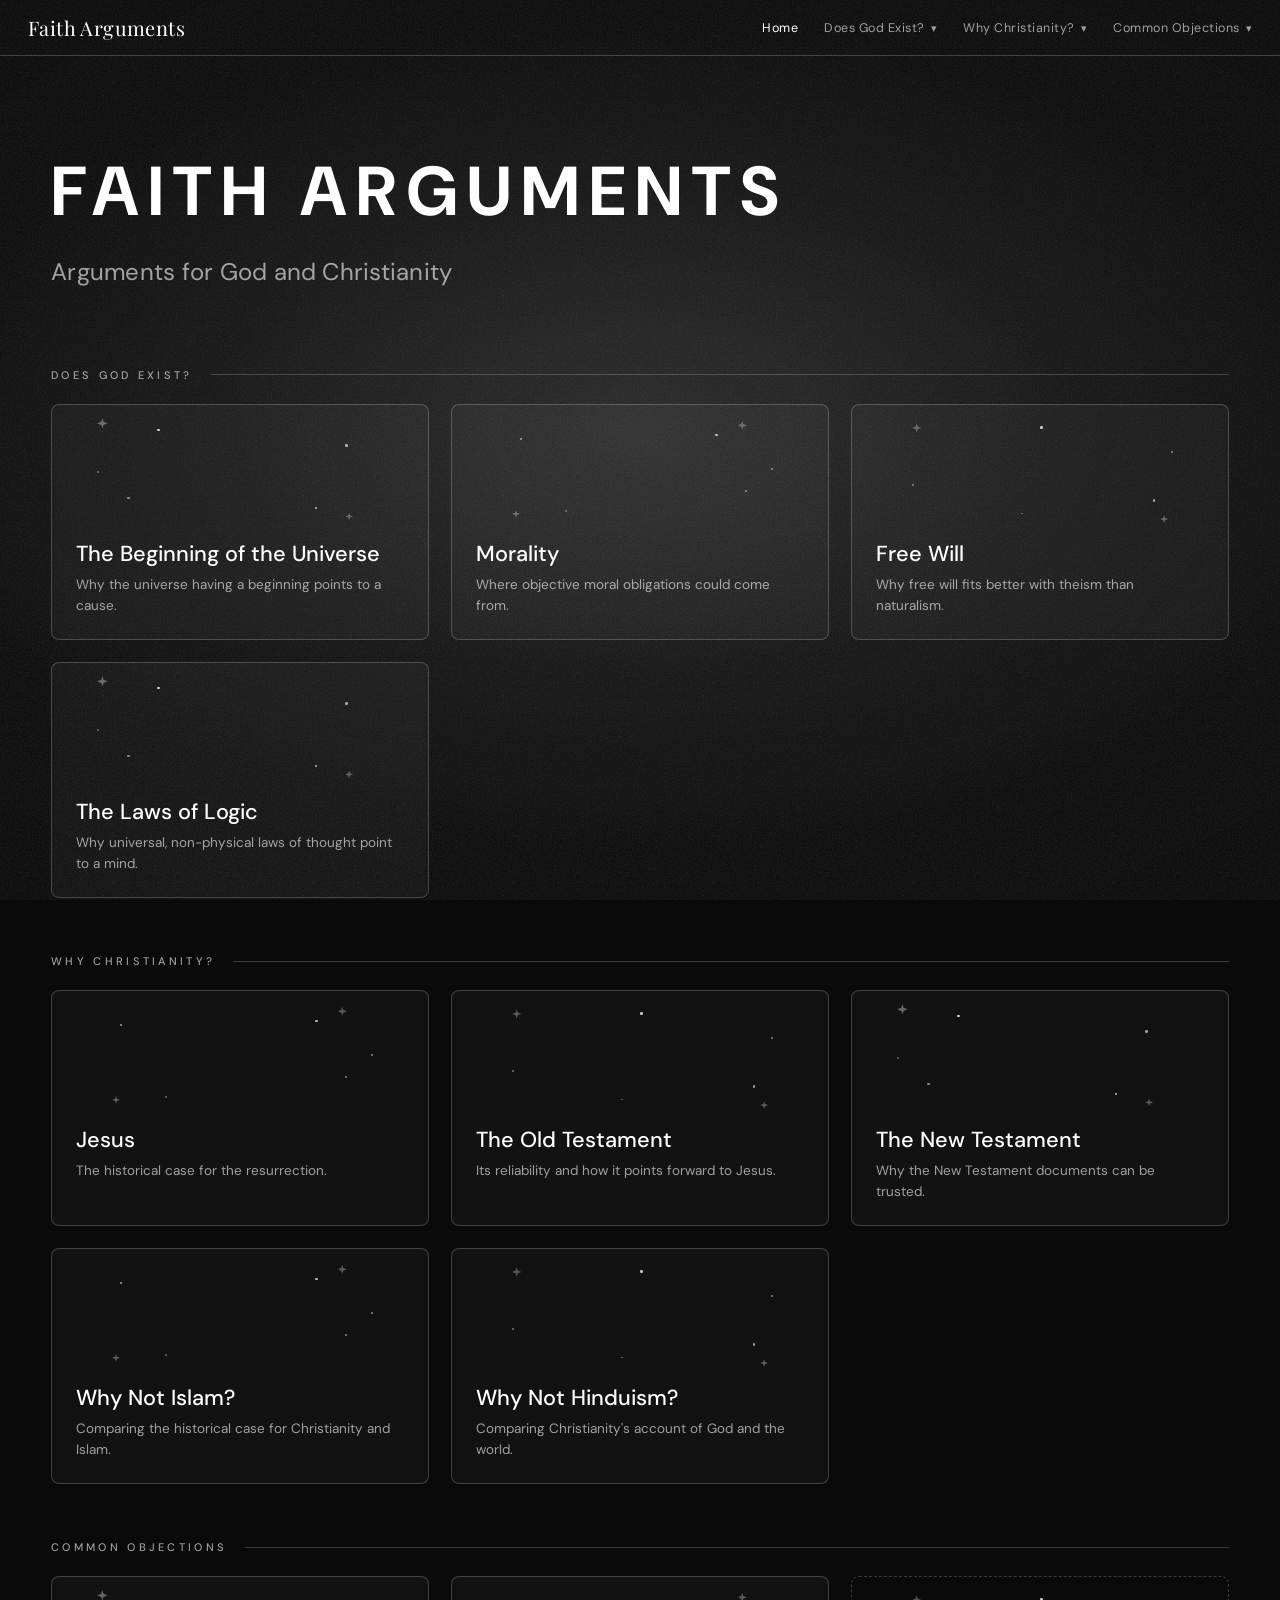
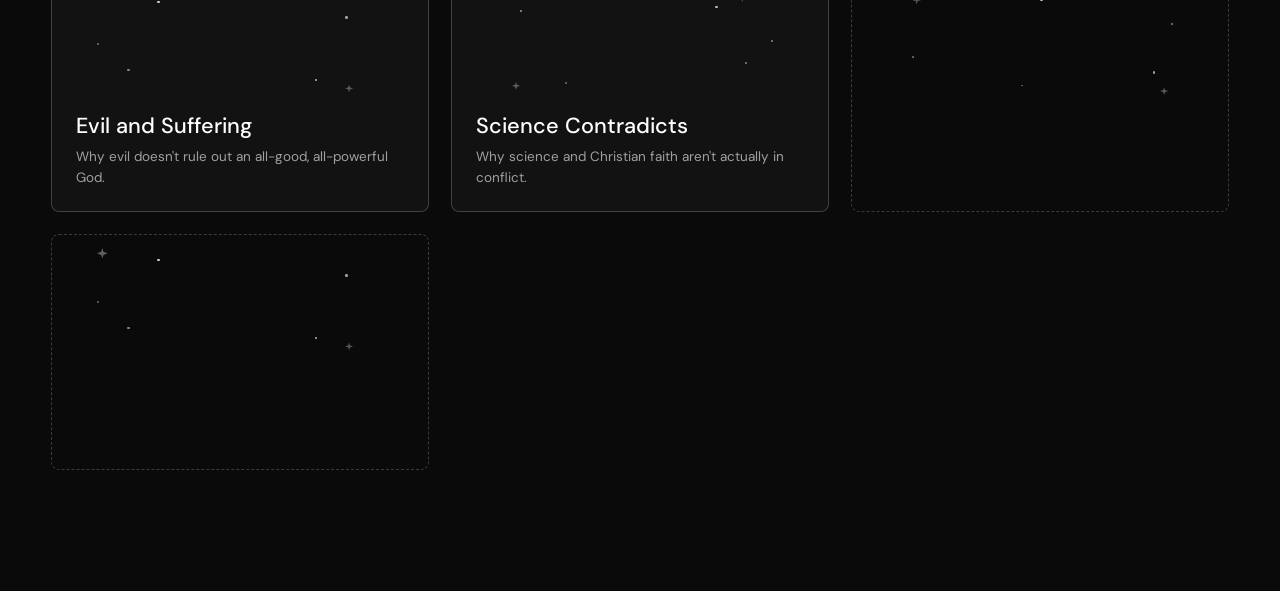
==== commit 20fe1143: "Redesign home page as a left-aligned title block over a card grid Replaces the full-screen centered " ====
--- a/index.html
+++ b/index.html
@@ -6,20 +6,19 @@
   <title>Faith Arguments</title>
   <link rel="preconnect" href="https://fonts.googleapis.com" />
   <link rel="preconnect" href="https://fonts.gstatic.com" crossorigin />
-  <link href="https://fonts.googleapis.com/css2?family=DM+Sans:wght@400;500&family=Playfair+Display:wght@400&display=swap" rel="stylesheet" />
+  <link href="https://fonts.googleapis.com/css2?family=DM+Sans:ital,wght@0,400;0,500;0,700;1,400;1,500&family=Playfair+Display:wght@400&display=swap" rel="stylesheet" />
   <link rel="stylesheet" href="css/style.css" />
 </head>
 <body>
-  <div class="landing">
-    <header class="site-header">
-      <span class="site-title">Faith Arguments</span>
-      <nav id="site-nav" class="site-nav"></nav>
-    </header>
+  <header class="site-header">
+    <span class="site-title">Faith Arguments</span>
+    <nav id="site-nav" class="site-nav"></nav>
+  </header>
+  <main class="wide">
     <section class="hero">
-      <h1 class="hero-title"><span class="hero-dim">Faith</span> Arguments</h1>
+      <h1 class="hero-title">Faith Arguments</h1>
+      <p class="hero-subtitle">Arguments for God and Christianity</p>
     </section>
-  </div>
-  <main class="wide">
     <div id="topic-groups-root"></div>
   </main>
   <script src="js/main.js"></script>
--- a/css/style.css
+++ b/css/style.css
@@ -55,6 +55,7 @@
   border-bottom: 0.5px solid var(--border);
   flex-wrap: wrap;
   gap: 10px 24px;
+  position: relative;
 }
 
 .site-title {
@@ -78,56 +79,88 @@
 .site-nav .nav-link.active { color: var(--text-primary); }
 .nav-check { color: var(--text-secondary); font-size: 11px; }
 
+.site-nav { gap: 8px 26px; }
+.nav-trigger {
+  display: inline-flex;
+  align-items: center;
+  gap: 6px;
+  padding: 0;
+  background: transparent;
+  border: 0;
+  color: inherit;
+  font: inherit;
+  letter-spacing: inherit;
+  cursor: pointer;
+  transition: color 0.15s ease;
+}
+.nav-trigger:hover,
+.nav-group.open .nav-trigger,
+.nav-group.active .nav-trigger { color: var(--text-primary); }
+.nav-trigger:focus-visible { outline: 1px solid var(--border-strong); outline-offset: 4px; }
+.nav-chevron { font-size: 11px; transition: transform 0.15s ease; }
+.nav-group.open .nav-chevron { transform: rotate(180deg); }
+
+.nav-menu {
+  position: absolute;
+  z-index: 30;
+  min-width: 250px;
+  max-width: calc(100vw - 16px);
+  padding: 8px;
+  display: flex;
+  flex-direction: column;
+  gap: 2px;
+  border: 0.5px solid var(--border);
+  border-radius: 14px;
+  background: rgba(14, 14, 14, 0.96);
+  letter-spacing: 0.02em;
+}
+.nav-menu[hidden] { display: none; }
+.nav-menu:focus { outline: none; }
+.nav-menu-link {
+  display: flex;
+  align-items: center;
+  justify-content: space-between;
+  gap: 14px;
+  padding: 10px 12px;
+  border-radius: 9px;
+  color: var(--text-secondary);
+  font-size: 13.5px;
+  transition: background 0.15s ease, color 0.15s ease;
+}
+.nav-menu-link:hover,
+.nav-menu-link:focus-visible { background: var(--surface-1-hover); color: var(--text-primary); outline: none; }
+.nav-menu-link.active { color: var(--text-primary); }
+
 main { max-width: 900px; margin: 0 auto; padding: 24px; }
 
 h1 { margin: 0 0 16px; font-size: clamp(32px, 5vw, 48px); line-height: 1.15; letter-spacing: 0.01em; }
 .eyebrow { font-size: 11px; letter-spacing: 0.3em; text-transform: uppercase; color: var(--text-muted); margin: 0 0 14px; }
 .summary { color: var(--text-secondary); line-height: 1.8; margin: 0 0 32px; }
 
-.landing { min-height: 100vh; min-height: 100dvh; display: flex; flex-direction: column; }
-.hero {
-  position: relative;
-  overflow: hidden;
-  flex: 1;
-  display: flex;
-  align-items: center;
-  justify-content: center;
-  padding: 48px 24px;
-  border-bottom: 0.5px solid var(--border);
-}
-.hero::before {
-  content: "";
-  position: absolute;
-  left: 50%;
-  top: 50%;
-  width: min(44vw, 480px);
-  height: 82%;
-  transform: translate(-50%, -50%);
-  border-radius: 48% 52% 46% 54% / 58% 56% 44% 42%;
-  background: radial-gradient(ellipse at 50% 50%, rgba(150, 150, 150, 0.28) 0%, rgba(80, 80, 80, 0.2) 50%, rgba(40, 40, 40, 0) 85%);
-  filter: blur(26px);
-  pointer-events: none;
-}
+main.wide { max-width: 1360px; padding: 0 clamp(20px, 4vw, 56px) 64px; }
+
+.hero { padding: clamp(56px, 11vh, 130px) 0 clamp(48px, 9vh, 110px); }
 .hero-title {
-  position: relative;
   margin: 0;
-  font-size: clamp(44px, 9vw, 112px);
-  line-height: 1.1;
-  letter-spacing: 0.02em;
-  text-align: center;
-}
-.hero-dim { color: rgba(255, 255, 255, 0.42); }
-
-main.wide { max-width: 2000px; padding: 24px clamp(12px, 2vw, 32px) 40px; }
-
-.topic-group {
-  border: 0.5px solid var(--border);
-  border-radius: 28px;
-  padding: 22px 22px 26px;
-  margin: 0 0 24px;
-  background: rgba(255, 255, 255, 0.02);
-}
-.topic-group-title {
+  font-family: var(--font-body);
+  font-size: clamp(34px, 5.4vw, 80px);
+  font-weight: 700;
+  line-height: 1.05;
+  letter-spacing: 0.14em;
+  text-transform: uppercase;
+}
+.hero-subtitle {
+  margin: clamp(16px, 2.4vw, 28px) 0 0;
+  font-size: clamp(17px, 1.9vw, 24px);
+  letter-spacing: 0.01em;
+  color: var(--text-secondary);
+}
+
+.topic-section { margin: 0 0 56px; }
+.topic-section-title {
+  display: flex;
+  align-items: center;
+  gap: 18px;
   margin: 0 0 22px;
   font-family: var(--font-body);
   font-size: 11px;
@@ -135,42 +168,51 @@
   letter-spacing: 0.3em;
   text-transform: uppercase;
   color: var(--text-secondary);
-  text-align: center;
-}
-.topic-group-tiles { display: grid; grid-template-columns: repeat(var(--cols, 4), minmax(0, 1fr)); gap: 16px; }
-
-.topic-tile { display: block; container-type: inline-size; text-align: center; cursor: pointer; }
-.tile-surface {
+}
+.topic-section-title::after { content: ""; flex: 1; height: 0.5px; background: var(--border); }
+
+.topic-cards { display: grid; grid-template-columns: repeat(3, minmax(0, 1fr)); gap: 22px; }
+
+.topic-card {
   position: relative;
+  display: flex;
+  flex-direction: column;
+  justify-content: flex-end;
+  container-type: inline-size;
+  aspect-ratio: 16 / 10;
+  min-height: 190px;
+  padding: 22px 24px;
   overflow: hidden;
-  width: 100%;
-  aspect-ratio: 1 / 1;
-  border-radius: clamp(20px, 8cqw, 40px);
   border: 1px solid var(--border);
-  background-color: rgba(10, 10, 10, 0.55);
-  display: flex;
-  align-items: center;
-  justify-content: center;
-  transition: transform 0.18s ease, border-color 0.18s ease, background 0.18s ease;
-}
-.topic-tile:hover,
-.topic-tile:focus-visible { position: relative; z-index: 2; }
-.topic-tile:hover .tile-surface,
-.topic-tile:focus-visible .tile-surface {
-  transform: scale(1.08);
-  border-color: var(--border-strong);
-  background: var(--surface-1-hover);
-}
-.tile-label {
-  position: relative;
-  z-index: 1;
-  font-family: var(--font-display);
-  font-size: clamp(14px, 6.4cqw, 28px);
-  line-height: 1.3;
-  padding: 0 7cqw;
-}
-.topic-tile.is-blank { cursor: default; }
-.topic-tile.is-blank .tile-surface { pointer-events: none; border-style: dashed; }
+  border-radius: 8px;
+  background-color: rgba(255, 255, 255, 0.035);
+  transition: transform 0.2s ease, border-color 0.2s ease, background-color 0.2s ease;
+}
+.topic-card:hover,
+.topic-card:focus-visible {
+  transform: translateY(-4px);
+  border-color: rgba(255, 255, 255, 0.5);
+  background-color: rgba(255, 255, 255, 0.07);
+  outline: none;
+}
+.card-art { position: absolute; top: 0; left: 0; right: 0; height: 56%; pointer-events: none; }
+.card-arrow {
+  position: absolute;
+  top: 18px;
+  right: 20px;
+  font-size: 18px;
+  color: var(--text-primary);
+  opacity: 0;
+  transform: translate(-6px, 6px);
+  transition: opacity 0.2s ease, transform 0.2s ease;
+}
+.topic-card:hover .card-arrow,
+.topic-card:focus-visible .card-arrow { opacity: 1; transform: none; }
+.card-text { position: relative; }
+.card-title { margin: 0; font-family: var(--font-body); font-size: clamp(18px, 1.7vw, 24px); font-weight: 500; line-height: 1.25; }
+.card-teaser { margin: 8px 0 0; min-height: 3.1em; font-size: 13.5px; line-height: 1.55; color: var(--text-secondary); }
+.topic-card.is-blank { cursor: default; border-style: dashed; background-color: transparent; }
+.topic-card.is-blank:hover { transform: none; border-color: var(--border); background-color: transparent; }
 
 .star-dot { position: absolute; border-radius: 50%; background: #ffffff; }
 .star-sparkle {
@@ -179,9 +221,12 @@
   clip-path: polygon(50% 0%, 61% 35%, 100% 50%, 61% 65%, 50% 100%, 39% 65%, 0% 50%, 39% 35%);
 }
 
-@media (max-width: 640px) {
-  .topic-group { padding: 18px 14px 20px; border-radius: 24px; }
-  .topic-group-tiles { grid-template-columns: repeat(2, minmax(0, 1fr)); gap: 12px; }
+@media (max-width: 900px) {
+  .topic-cards { grid-template-columns: repeat(2, minmax(0, 1fr)); }
+}
+@media (max-width: 560px) {
+  .topic-cards { grid-template-columns: 1fr; gap: 16px; }
+  .topic-card { aspect-ratio: 16 / 9; }
 }
 
 .argument-conclusion {
@@ -219,3 +264,81 @@
 }
 
 .not-found { text-align: center; padding: 60px 0; color: var(--text-secondary); }
+
+.md-note {
+  margin: 0 0 40px;
+  padding: 14px 18px;
+  border: 0.5px solid var(--border);
+  border-radius: var(--radius);
+  background: var(--surface-1);
+  color: var(--text-secondary);
+  font-size: 14px;
+  line-height: 1.7;
+}
+
+.md-section { margin: 0 0 48px; }
+.md-section + .md-section { padding-top: 32px; border-top: 0.5px solid var(--border); }
+.md-section-title { margin: 0 0 16px; font-size: clamp(26px, 3.4vw, 34px); line-height: 1.2; }
+
+.md-p { margin: 0 0 14px; color: var(--text-secondary); line-height: 1.85; }
+.md-p strong, .md-li strong, .md-table td strong { color: var(--text-primary); font-weight: 500; }
+
+.md-list { margin: 0 0 14px; padding: 0; list-style: none; }
+.md-li { position: relative; margin: 0 0 8px; padding-left: 18px; color: var(--text-secondary); line-height: 1.8; }
+.md-li::before { content: "\2022"; position: absolute; left: 4px; color: var(--text-muted); }
+.md-li-dd { margin: 0; padding-left: 0; }
+.md-li-dd::before { content: none; }
+.md-li > .md-list { margin: 8px 0 0; }
+.md-ol { list-style: decimal; padding-left: 22px; }
+.md-ol > .md-li { padding-left: 4px; }
+.md-ol > .md-li::before { content: none; }
+
+.md-dd-head {
+  width: 100%;
+  display: flex;
+  align-items: center;
+  justify-content: space-between;
+  gap: 16px;
+  padding: 12px 4px;
+  background: transparent;
+  border: 0;
+  color: var(--text-primary);
+  font: inherit;
+  text-align: left;
+  cursor: pointer;
+}
+.md-dd-head:focus-visible { outline: 1px solid var(--border-strong); outline-offset: 2px; }
+.md-chevron { flex-shrink: 0; font-size: 15px; color: var(--text-secondary); transition: transform 0.15s ease; }
+.md-dd-part > .md-dd-head .md-chevron { font-size: 18px; }
+.md-dd-head:hover .md-chevron { color: var(--text-primary); }
+.md-dd[data-open="true"] > .md-dd-head .md-chevron { transform: rotate(180deg); }
+
+.md-dd-part { margin: 0 0 12px; border: 0.5px solid var(--border); border-radius: 16px; background: var(--surface-1); }
+.md-dd-part > .md-dd-head { padding: 18px 22px; border-radius: 16px; font-family: var(--font-display); font-size: 21px; line-height: 1.3; }
+.md-dd-part > .md-dd-head:hover { background: var(--surface-1-hover); }
+.md-dd-part[data-open="true"] > .md-dd-body { padding: 4px 22px 18px; }
+
+.md-dd-fact { margin: 0 0 10px; border: 0.5px solid var(--border); border-radius: 12px; background: rgba(255, 255, 255, 0.02); }
+.md-dd-fact > .md-dd-head { padding: 14px 18px; border-radius: 12px; font-family: var(--font-display); font-size: 18px; line-height: 1.35; }
+.md-dd-fact > .md-dd-head:hover { background: var(--surface-1); }
+.md-dd-fact[data-open="true"] > .md-dd-body { padding: 2px 18px 14px; }
+
+.md-dd-bullet { border-bottom: 0.5px solid var(--border); }
+.md-dd-bullet > .md-dd-head { font-size: 15px; font-weight: 500; line-height: 1.5; }
+.md-dd-bullet[data-open="true"] > .md-dd-body { margin-left: 4px; padding: 2px 0 14px 14px; border-left: 0.5px solid var(--border); }
+.md-dd-bullet[data-open="true"] > .md-dd-body.md-flat { margin-left: 0; padding-left: 0; border-left: 0; }
+
+.md-table-wrap { margin: 0 0 14px; overflow-x: auto; border: 0.5px solid var(--border); border-radius: 12px; }
+.md-table { width: 100%; min-width: 760px; border-collapse: collapse; font-size: 13.5px; line-height: 1.6; }
+.md-table th, .md-table td { padding: 12px 14px; text-align: left; vertical-align: top; }
+.md-table th { color: var(--text-primary); font-weight: 500; white-space: nowrap; border-bottom: 0.5px solid var(--border); }
+.md-table td { color: var(--text-secondary); border-top: 0.5px solid var(--border); }
+.md-table tbody tr:first-child td { border-top: 0; }
+
+@media (max-width: 640px) {
+  .md-dd-part > .md-dd-head { padding: 16px; font-size: 19px; }
+  .md-dd-part[data-open="true"] > .md-dd-body { padding: 2px 14px 14px; }
+  .md-dd-fact > .md-dd-head { padding: 12px 14px; font-size: 17px; }
+  .md-dd-fact[data-open="true"] > .md-dd-body { padding: 2px 14px 12px; }
+  .md-dd-bullet[data-open="true"] > .md-dd-body { padding-left: 10px; }
+}
